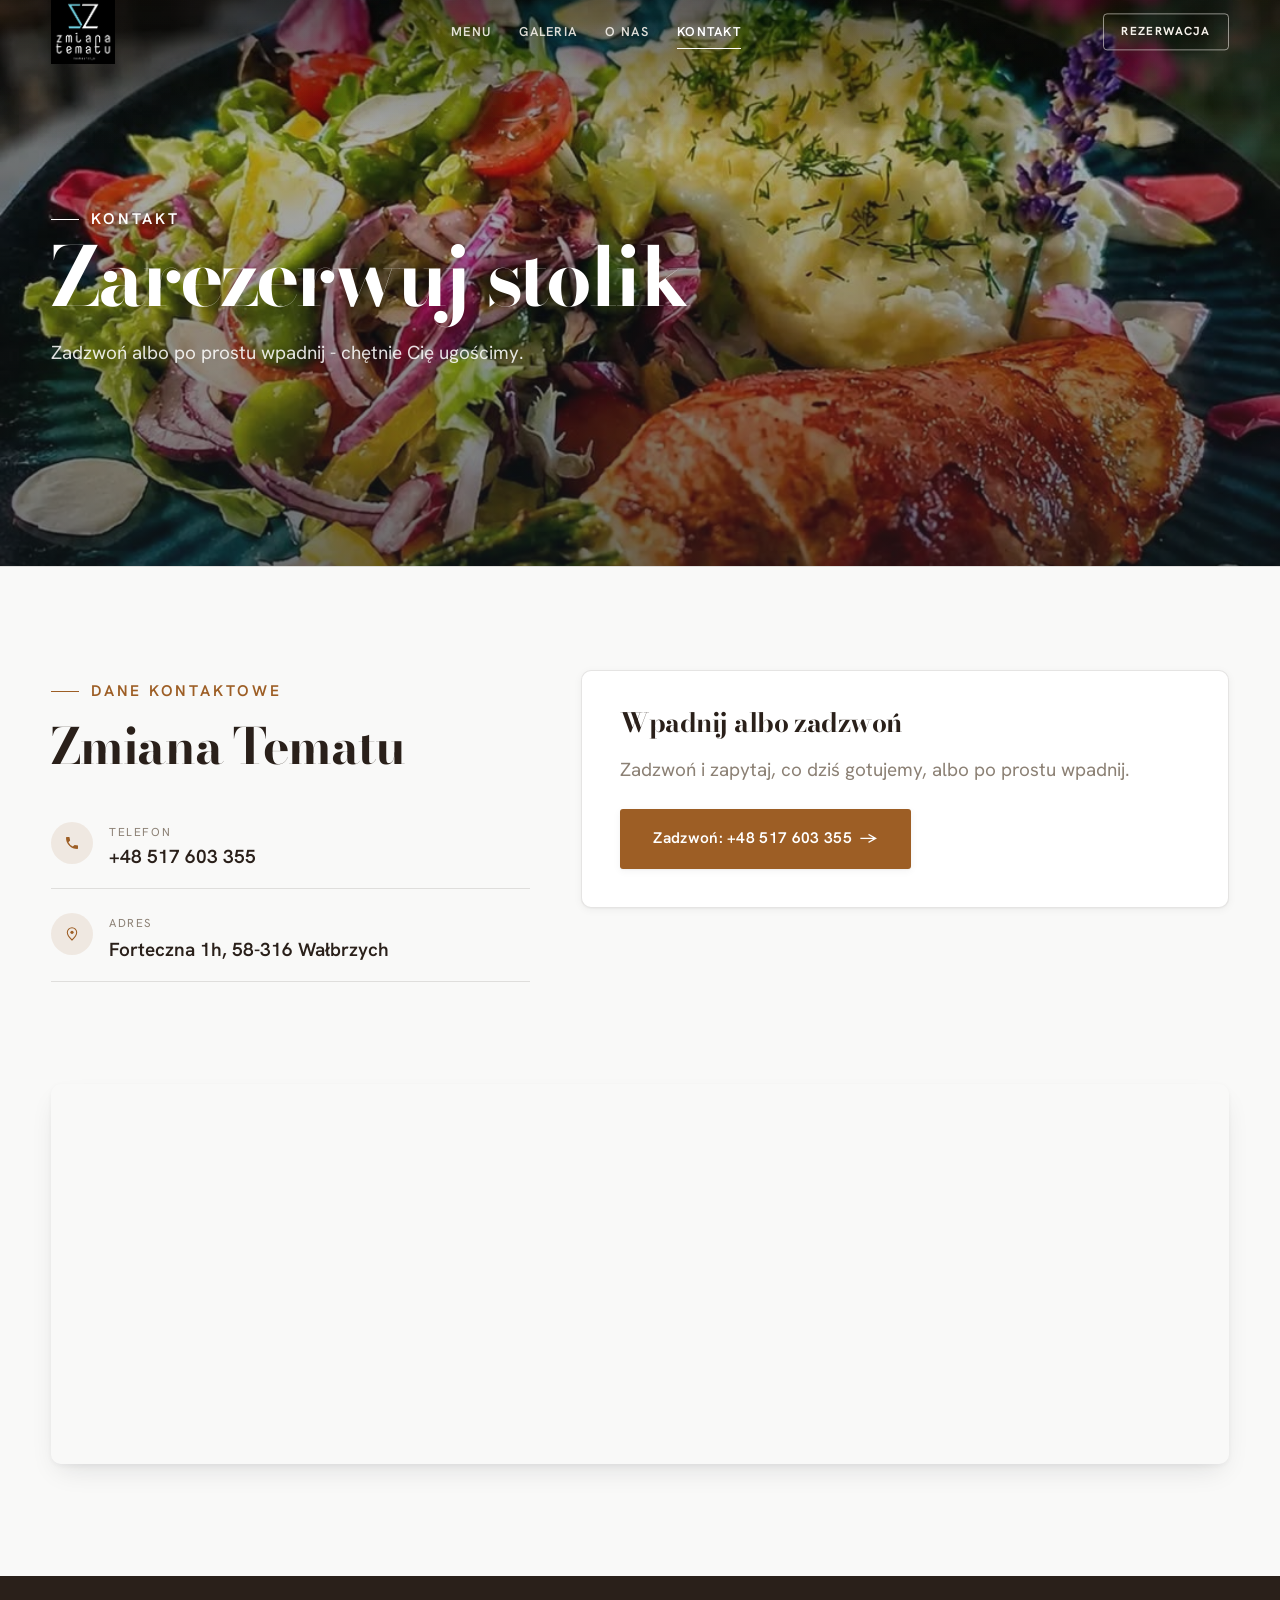
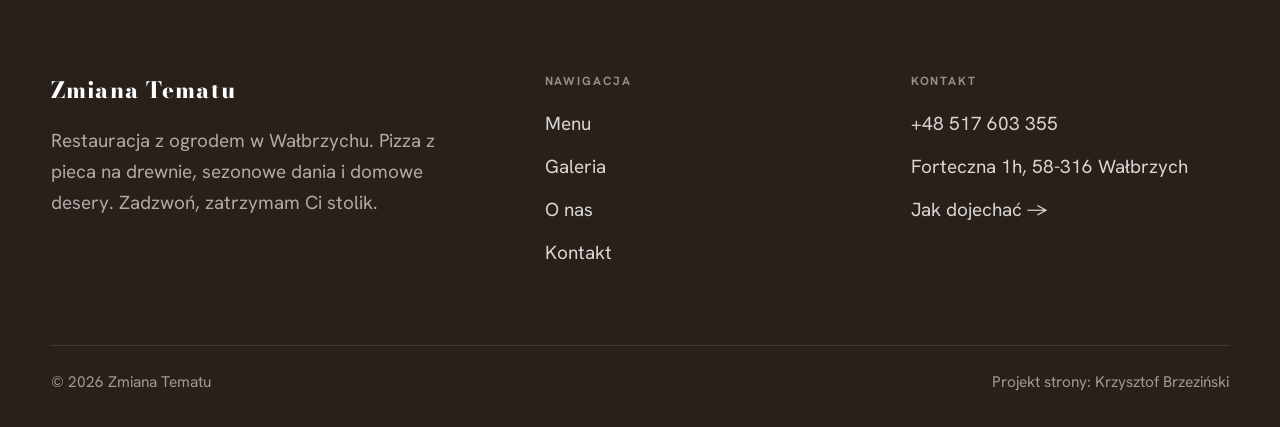
==== kontakt.html @ e03550e7 "Strona demo: zmiana-tematu" ====
<!DOCTYPE html>
<html lang="pl">
<head>
<meta charset="UTF-8">
<meta name="viewport" content="width=device-width, initial-scale=1.0">
<title>Kontakt - Zmiana Tematu</title>
<meta name="description" content="Kontakt Zmiana Tematu - Forteczna 1h, 58-316 Wałbrzych">
<link rel="preconnect" href="https://fonts.googleapis.com">
<link rel="preconnect" href="https://fonts.gstatic.com" crossorigin>
<link href="https://fonts.googleapis.com/css2?family=Bodoni+Moda:wght@500;600;700&family=Hanken+Grotesk:wght@400;500;600&display=swap" rel="stylesheet">
<link rel="stylesheet" href="assets/styles.css">
</head>
<body>

<header class="nav">
  <div class="wrap nav-inner">
    <a class="brand brand-has-logo" href="index.html"><img class="brand-logo" src="img/logo.jpg" alt="Zmiana Tematu"></a>
    <nav class="nav-links">
      <a href="oferta.html">Menu</a>
      <a href="realizacje.html">Galeria</a>
      <a href="o-nas.html">O nas</a>
      <a href="kontakt.html" class="active">Kontakt</a>
      <a href="kontakt.html" class="btn btn-accent">Rezerwacja</a>
    </nav>
    <button class="nav-toggle" aria-label="Menu"><span></span><span></span><span></span></button>
  </div>
</header>

<section class="pagehead">
  <img src="img/g8.jpg" alt="Zmiana Tematu - Zarezerwuj stolik">
  <div class="wrap">
    <span class="eyebrow">Kontakt</span>
    <h1>Zarezerwuj stolik</h1>
    <p>Zadzwoń albo po prostu wpadnij - chętnie Cię ugościmy.</p>
  </div>
</section>
<section>
  <div class="wrap contact-grid">
    <div class="reveal">
      <span class="eyebrow">Dane kontaktowe</span>
      <h2 style="margin:var(--space-4) 0 var(--space-6)">Zmiana Tematu</h2>
      <div class="info-list">
        <div class="info-row"><div class="ic"><svg class="ico-tel" width="16" height="16" viewBox="0 0 24 24" fill="none" aria-hidden="true"><path d="M6.6 10.8a15.5 15.5 0 0 0 6.6 6.6l2.2-2.2a1 1 0 0 1 1-.24 11.4 11.4 0 0 0 3.6.58 1 1 0 0 1 1 1V20a1 1 0 0 1-1 1A17 17 0 0 1 3 4a1 1 0 0 1 1-1h3.5a1 1 0 0 1 1 1c0 1.25.2 2.46.58 3.6a1 1 0 0 1-.25 1l-2.23 2.2Z" fill="currentColor"/></svg></div><div><div class="lbl">Telefon</div><a class="val" href="tel:+48517603355">+48 517 603 355</a></div></div>
        <div class="info-row"><div class="ic"><svg class="ico-pin" width="16" height="16" viewBox="0 0 24 24" fill="none" aria-hidden="true"><path d="M12 21s7-6.1 7-11.5A7 7 0 0 0 5 9.5C5 14.9 12 21 12 21Z" stroke="currentColor" stroke-width="1.6" fill="none"/><circle cx="12" cy="9.5" r="2.4" fill="currentColor"/></svg></div><div><div class="lbl">Adres</div><div class="val">Forteczna 1h, 58-316 Wałbrzych</div></div></div>
      </div>
    </div>
    <div class="reveal">
      <div class="form">
        <h3 style="margin-bottom:var(--space-4)">Wpadnij albo zadzwoń</h3>
        <p class="muted" style="margin-bottom:var(--space-5)">Zadzwoń i zapytaj, co dziś gotujemy, albo po prostu wpadnij.</p>
        <a href="tel:+48517603355" class="btn btn-accent" style="justify-content:center">Zadzwoń: +48 517 603 355 <span class="arr">→</span></a>
      </div>
    </div>
  </div>
</section>
<section style="padding-top:0">
  <div class="wrap reveal">
    <iframe class="map" title="Zmiana Tematu - Wałbrzych" src="https://maps.google.com/maps?q=Zmiana%20Tematu%20Wa%C5%82brzych&z=15&output=embed" loading="lazy" referrerpolicy="no-referrer-when-downgrade"></iframe>
  </div>
</section>

<footer>
  <div class="wrap">
    <div class="foot-grid">
      <div class="foot-brand">
        <div class="name">Zmiana Tematu</div>
        <p>Restauracja z ogrodem w Wałbrzychu. Pizza z pieca na drewnie, sezonowe dania i domowe desery. Zadzwoń, zatrzymam Ci stolik.</p>
      </div>
      <div class="foot-col">
        <h4>Nawigacja</h4>
        <a href="oferta.html">Menu</a>
        <a href="realizacje.html">Galeria</a>
        <a href="o-nas.html">O nas</a>
        <a href="kontakt.html">Kontakt</a>
      </div>
      <div class="foot-col">
        <h4>Kontakt</h4>
        <a href="tel:+48517603355">+48 517 603 355</a>
        <p>Forteczna 1h, 58-316 Wałbrzych</p>
        <a href="https://www.google.com/maps?cid=2492346745917615974" target="_blank" rel="noopener">Jak dojechać →</a>
      </div>
    </div>
    <div class="foot-bot">
      <span>© 2026 Zmiana Tematu</span>
      <span>Projekt strony: Krzysztof Brzeziński</span>
    </div>
  </div>
</footer>
<div class="sticky-reserve"><a class="sr-book" href="kontakt.html">Zarezerwuj stolik</a><a class="sr-call" href="tel:+48517603355" aria-label="Zadzwoń"><svg class="ico-tel" width="16" height="16" viewBox="0 0 24 24" fill="none" aria-hidden="true"><path d="M6.6 10.8a15.5 15.5 0 0 0 6.6 6.6l2.2-2.2a1 1 0 0 1 1-.24 11.4 11.4 0 0 0 3.6.58 1 1 0 0 1 1 1V20a1 1 0 0 1-1 1A17 17 0 0 1 3 4a1 1 0 0 1 1-1h3.5a1 1 0 0 1 1 1c0 1.25.2 2.46.58 3.6a1 1 0 0 1-.25 1l-2.23 2.2Z" fill="currentColor"/></svg></a></div>

<script src="assets/main.js"></script>
</body>
</html>
---- assets/styles.css ----
/* ============================================================
   STOLBASZ — premium, architektoniczny B2B fit-out
   Jasna paleta, zero brązu. System wg premium-web-craft.
   Projekt strony: Krzysztof Brzeziński
   ============================================================ */

:root{
  /* PALETA — jasna, architektoniczna, chłodna */
  --paper:#FBF6EE;          /* główne tło */
  --paper-2:#F0E5D6;        /* sekcje alternatywne (chłodny jasny szary) */
  --paper-3:#F0E5D6;        /* delikatne wypełnienia */
  --ink:#2A201A;            /* tekst główny — chłodny grafit */
  --ink-soft:#4A3B2F;       /* nagłówki drugorzędne */
  --muted:#8C8175;          /* tekst poboczny */
  --line:rgba(42,32,26,.12);/* hairline */
  --accent:#B84A28;         /* stonowany petrol-slate — jedyny akcent */
  --accent-d:#97381C;
  --accent-soft:rgba(184,74,40,.10);
  --dark:#2A201A;           /* sekcje ciemne (stopka/CTA) */

  /* ODSTĘPY — skala 4/8 */
  --space-1:4px; --space-2:8px; --space-3:12px; --space-4:16px; --space-5:24px;
  --space-6:32px; --space-7:48px; --space-8:64px; --space-9:96px; --space-10:128px;

  /* TYPOGRAFIA — fluid clamp() (skala podbita 16.07.2026: większe, czytelniejsze litery — uwaga Adama) */
  --text-sm:clamp(.9rem,.87rem + .12vw,1rem);
  --text-base:clamp(1.08rem,1.04rem + .18vw,1.2rem);
  --text-lg:clamp(1.24rem,1.15rem + .34vw,1.44rem);
  --text-h3:clamp(1.34rem,1.22rem + .55vw,1.66rem);
  --text-h2:clamp(2.1rem,1.66rem + 2.1vw,3.1rem);
  --text-h1:clamp(2.9rem,2.1rem + 4vw,5.1rem);

  /* PROMIENIE — architektoniczne, raczej ostre */
  --r-sm:3px; --r-md:6px; --r-lg:10px;

  /* RUCH */
  --ease:cubic-bezier(.25,.46,.45,.94); --dur:.24s;

  /* CIENIE — miękkie, warstwowe */
  --sh-sm:0 1px 2px rgba(16,24,32,.04), 0 2px 8px rgba(16,24,32,.05);
  --sh-md:0 2px 6px rgba(16,24,32,.05), 0 12px 28px -8px rgba(16,24,32,.12);
  --sh-lg:0 6px 14px rgba(16,24,32,.07), 0 26px 56px -18px rgba(16,24,32,.22);

  --hairline:1px solid var(--line);

  --font-display:'Bodoni Moda',serif;
  --font-body:'Hanken Grotesk',sans-serif;
}

*{box-sizing:border-box;margin:0;padding:0}
html{scroll-behavior:smooth}
body{
  font-family:var(--font-body);
  font-size:var(--text-base);
  line-height:1.65;
  color:var(--ink);
  background:var(--paper);
  -webkit-font-smoothing:antialiased;
  text-rendering:optimizeLegibility;
}
img{max-width:100%;display:block}
a{color:inherit;text-decoration:none}

.wrap{width:min(92%,1180px);margin-inline:auto}
section{padding-block:clamp(52px,6.5vw,96px)}

h1,h2,h3{font-family:var(--font-display);font-weight:700;line-height:1.08;letter-spacing:-.02em;color:var(--ink)}
h1{font-size:var(--text-h1);letter-spacing:-.035em}
h2{font-size:var(--text-h2);letter-spacing:-.025em}
h3{font-size:var(--text-h3)}
p{max-width:65ch}

.eyebrow{
  font-family:var(--font-body);
  font-size:var(--text-sm);
  font-weight:600;
  letter-spacing:.18em;
  text-transform:uppercase;
  color:var(--accent);
  display:inline-flex;align-items:center;gap:var(--space-3);
}
.eyebrow::before{content:"";width:28px;height:1px;background:var(--accent);display:inline-block}

.muted{color:var(--muted)}
.lead{font-size:var(--text-lg);line-height:1.55;color:var(--ink-soft);max-width:50ch}

/* ---------- BUTTONS ---------- */
.btn{
  display:inline-flex;align-items:center;gap:var(--space-2);
  font-weight:600;font-size:var(--text-sm);letter-spacing:.02em;
  padding:var(--space-4) var(--space-6);
  border-radius:var(--r-sm);
  transition:transform var(--dur) var(--ease),box-shadow var(--dur) var(--ease),background var(--dur) var(--ease);
  cursor:pointer;border:1px solid transparent;
}
.btn-accent{background:var(--accent);color:#fff;box-shadow:var(--sh-sm)}
.btn-accent:hover{background:var(--accent-d);transform:translateY(-2px);box-shadow:var(--sh-md)}
.btn-accent:active{transform:translateY(0);box-shadow:var(--sh-sm)}
.btn-ghost{background:transparent;color:var(--ink);border-color:var(--line)}
.btn-ghost:hover{border-color:var(--accent);color:var(--accent);transform:translateY(-2px)}
.btn-light{background:#fff;color:var(--ink);box-shadow:var(--sh-sm)}
.btn-light:hover{transform:translateY(-2px);box-shadow:var(--sh-md)}
.btn .arr{transition:transform var(--dur) var(--ease)}
.btn:hover .arr{transform:translateX(4px)}

/* ---------- NAV ---------- */
.nav{
  position:sticky;top:0;z-index:50;
  background:color-mix(in srgb,var(--paper) 88%,transparent);
  backdrop-filter:saturate(140%) blur(10px);
  border-bottom:var(--hairline);
}
.nav-inner{display:flex;align-items:center;justify-content:space-between;height:72px}
.brand{display:flex;flex-direction:column;line-height:1}
.brand .name{font-family:var(--font-display);font-weight:800;font-size:1.35rem;letter-spacing:.04em}
.brand .sub{font-size:.62rem;letter-spacing:.34em;text-transform:uppercase;color:var(--muted);margin-top:5px}
.nav-links{display:flex;align-items:center;gap:var(--space-6)}
.nav-links a{font-size:var(--text-sm);font-weight:500;color:var(--ink-soft);position:relative;padding-block:4px;transition:color var(--dur) var(--ease)}
.nav-links a::after{content:"";position:absolute;left:0;bottom:0;width:0;height:1.5px;background:var(--accent);transition:width var(--dur) var(--ease)}
.nav-links a:hover,.nav-links a.active{color:var(--ink)}
.nav-links a:hover::after,.nav-links a.active::after{width:100%}
.nav-links .btn{padding:var(--space-2) var(--space-5)}
/* przyciski w nav: właściwy kolor (przebij .nav-links a) + bez podkreślenia */
.nav-links a.btn-accent{color:#fff}
.nav-links a.btn-ghost,.nav-links a.btn-light{color:var(--ink)}
.nav-links a.btn::after{display:none}
.nav-toggle{display:none;background:none;border:none;cursor:pointer;flex-direction:column;gap:5px;padding:8px}
.nav-toggle span{width:24px;height:2px;background:var(--ink);transition:var(--dur)}

/* ---------- HERO (split) ---------- */
.hero{position:relative;overflow:hidden;border-bottom:var(--hairline)}
.hero-grid{display:grid;grid-template-columns:1.05fr .95fr;gap:clamp(24px,4vw,60px);align-items:center;
  padding-block:clamp(36px,4.5vw,64px)}
.hero-copy .eyebrow{margin-bottom:var(--space-5)}
.hero-copy h1{margin-bottom:var(--space-5)}
.hero-copy .lead{margin-bottom:var(--space-7)}
.hero-actions{display:flex;flex-wrap:wrap;gap:var(--space-4)}
.hero-art{position:relative;aspect-ratio:4/3;border-radius:var(--r-lg);overflow:hidden;box-shadow:var(--sh-lg)}
.hero-art img{width:100%;height:100%;object-fit:cover}
.hero-art::after{content:"";position:absolute;inset:0;background:linear-gradient(180deg,transparent 55%,rgba(18,24,28,.28))}
.hero-badge{position:absolute;left:var(--space-5);bottom:var(--space-5);z-index:2;
  background:rgba(252,252,251,.94);backdrop-filter:blur(4px);
  border-radius:var(--r-md);padding:var(--space-4) var(--space-5);box-shadow:var(--sh-md);max-width:78%}
.hero-badge strong{display:block;font-family:var(--font-display);font-size:1rem;letter-spacing:-.01em}
.hero-badge span{font-size:var(--text-sm);color:var(--muted)}

/* ---------- HERO duży / kinowy (strona główna) ---------- */
.hero-cine{position:relative;min-height:clamp(560px,82vh,840px);min-height:clamp(560px,82svh,840px);display:flex;align-items:center;overflow:hidden;border-bottom:var(--hairline)}
.hero-cine>img{position:absolute;inset:0;width:100%;height:100%;object-fit:cover;z-index:0}
.hero-cine::after{content:"";position:absolute;inset:0;z-index:1;
  background:linear-gradient(95deg,rgba(13,18,23,.86) 0%,rgba(13,18,23,.64) 32%,rgba(13,18,23,.24) 62%,rgba(13,18,23,.04) 100%)}
.hero-cine .wrap{position:relative;z-index:2;padding-block:var(--space-8)}
.hero-cine .hero-copy{max-width:660px}
.hero-cine .eyebrow{color:#fff;margin-bottom:var(--space-5)}
.hero-cine .eyebrow::before{background:#fff}
.hero-cine h1{color:#fff;margin-bottom:var(--space-5);font-size:clamp(2.9rem,2rem + 4.4vw,5.2rem)}
.hero-cine .lead{color:rgba(255,255,255,.92);max-width:48ch;margin-bottom:var(--space-7)}
.hero-cine .hero-actions{display:flex;flex-wrap:wrap;gap:var(--space-4)}
@media(max-width:680px){
  .hero-cine{min-height:clamp(520px,76vh,640px);min-height:clamp(520px,76svh,640px);align-items:flex-end}
  .hero-cine::after{background:linear-gradient(0deg,rgba(13,18,23,.9) 6%,rgba(13,18,23,.45) 55%,rgba(13,18,23,.25) 100%)}
  .hero-cine .wrap{padding-bottom:var(--space-9)}
}

/* full-bleed hero variant (podstrony) */
.pagehead{position:relative;min-height:46vh;min-height:46svh;display:flex;align-items:flex-end;overflow:hidden;border-bottom:var(--hairline)}
.pagehead img{position:absolute;inset:0;width:100%;height:100%;object-fit:cover}
.pagehead::after{content:"";position:absolute;inset:0;background:linear-gradient(180deg,rgba(18,24,28,.25),rgba(18,24,28,.62))}
.pagehead .wrap{position:relative;z-index:2;padding-block:var(--space-9);color:#fff}
.pagehead h1{color:#fff;max-width:18ch}
.pagehead .eyebrow{color:#fff}
.pagehead .eyebrow::before{background:#fff}
.pagehead p{color:rgba(255,255,255,.86);margin-top:var(--space-4);max-width:54ch}

/* ---------- STRIP (pasek skrótów / liczby) ---------- */
.strip{background:var(--dark);color:#fff}
.strip .wrap{display:grid;grid-template-columns:repeat(4,1fr);gap:var(--space-6);padding-block:var(--space-8)}
.strip .item .k{font-family:var(--font-display);font-size:clamp(1.6rem,1.2rem + 1.4vw,2.4rem);font-weight:800;letter-spacing:-.02em;color:#fff}
.strip .item .v{font-size:var(--text-sm);color:rgba(255,255,255,.66);margin-top:var(--space-2);line-height:1.45}
.strip .item{border-left:2px solid var(--accent);padding-left:var(--space-5)}

/* ---------- SECTION HEAD ---------- */
.head{max-width:48rem;margin-bottom:var(--space-8)}
.head.center{margin-inline:auto;text-align:center}
.head .eyebrow{margin-bottom:var(--space-4)}
.head h2{margin-bottom:var(--space-4)}
.head p{color:var(--muted);font-size:var(--text-lg);line-height:1.55}
.head.center p{margin-inline:auto}

/* ---------- INTRO SPLIT ---------- */
.split{display:grid;grid-template-columns:.92fr 1.08fr;gap:clamp(28px,5vw,80px);align-items:center}
.split.rev{grid-template-columns:1.08fr .92fr}
.split.rev .split-art{order:-1}
.split-art{position:relative;aspect-ratio:5/4;border-radius:var(--r-lg);overflow:hidden;box-shadow:var(--sh-lg)}
.split-art img{width:100%;height:100%;object-fit:cover}
.split-copy h2{margin-bottom:var(--space-5)}
.split-copy p+p{margin-top:var(--space-4)}
.split-copy .btn{margin-top:var(--space-6)}

/* ---------- SERVICES (zakres) ---------- */
.svc-grid{display:grid;grid-template-columns:repeat(auto-fit,minmax(280px,1fr));gap:var(--space-5)}
.svc{background:#fff;border:var(--hairline);border-radius:var(--r-md);padding:var(--space-7) var(--space-6);
  transition:transform var(--dur) var(--ease),box-shadow var(--dur) var(--ease),border-color var(--dur) var(--ease);
  position:relative;overflow:hidden}
.svc::before{content:"";position:absolute;left:0;top:0;width:3px;height:0;background:var(--accent);transition:height var(--dur) var(--ease)}
.svc:hover{transform:translateY(-4px);box-shadow:var(--sh-md);border-color:transparent}
.svc:hover::before{height:100%}
.svc .ic{font-family:var(--font-display);font-size:.8rem;font-weight:700;letter-spacing:.12em;color:var(--accent);margin-bottom:var(--space-4)}
.svc h3{margin-bottom:var(--space-3);font-size:1.22rem}
.svc p{color:var(--muted);font-size:var(--text-base);line-height:1.6}

/* big detailed service rows */
.svc-row{display:grid;grid-template-columns:.8fr 1.2fr;gap:clamp(20px,4vw,60px);align-items:center;padding-block:var(--space-8)}
.svc-row+.svc-row{border-top:var(--hairline)}
.svc-row.rev{grid-template-columns:1.2fr .8fr}
.svc-row.rev .svc-row-art{order:-1}
.svc-row-art{aspect-ratio:4/3;border-radius:var(--r-md);overflow:hidden;box-shadow:var(--sh-md)}
.svc-row-art img{width:100%;height:100%;object-fit:cover}
.svc-row h3{font-size:1.5rem;margin-bottom:var(--space-4)}
.svc-row .num{font-family:var(--font-display);font-size:.85rem;font-weight:700;letter-spacing:.14em;color:var(--accent);display:block;margin-bottom:var(--space-3)}
.svc-row ul{list-style:none;margin-top:var(--space-4);display:flex;flex-direction:column;gap:var(--space-2)}
.svc-row li{position:relative;padding-left:var(--space-5);color:var(--muted);font-size:var(--text-base)}
.svc-row li::before{content:"";position:absolute;left:0;top:.62em;width:8px;height:1px;background:var(--accent)}

/* ---------- GALLERY (realizacje) ---------- */
.gallery{display:grid;grid-template-columns:repeat(12,1fr);gap:var(--space-4);grid-auto-rows:200px}
/* GALERIA MASONRY — pionowe zdjęcia (portrety beauty/wellness) bez przycinania: kolumny, height auto */
.gallery-masonry{column-count:3;column-gap:var(--space-4)}
@media(max-width:900px){.gallery-masonry{column-count:2}}
@media(max-width:560px){.gallery-masonry{column-count:1}}
.gallery-masonry .m-tile{break-inside:avoid;margin:0 0 var(--space-4);padding:0;position:relative;overflow:hidden;border-radius:var(--r-md);border:1px solid var(--line)}
.gallery-masonry .m-tile img{width:100%;height:auto;display:block}
.gallery-masonry .m-tile .cap{position:absolute;left:0;right:0;bottom:0;padding:var(--space-4);color:#fff;background:linear-gradient(0deg,rgba(0,0,0,.55),transparent);font-size:var(--text-sm)}
.gallery-masonry .m-tile .cap small{display:block;font-weight:400;opacity:.78;letter-spacing:.04em;text-transform:uppercase;font-size:.66rem;margin-top:3px}
.tile{position:relative;overflow:hidden;border-radius:var(--r-md);box-shadow:var(--sh-sm);
  transition:transform var(--dur) var(--ease),box-shadow var(--dur) var(--ease)}
.tile img{width:100%;height:100%;object-fit:cover;transition:transform .6s var(--ease)}
.tile:hover{box-shadow:var(--sh-md)}
.tile:hover img{transform:scale(1.05)}
.tile .cap{position:absolute;left:0;right:0;bottom:0;padding:var(--space-5) var(--space-4) var(--space-4);
  background:linear-gradient(transparent,rgba(18,24,28,.78));color:#fff;
  font-size:var(--text-sm);font-weight:600;letter-spacing:.01em;
  opacity:0;transform:translateY(8px);transition:var(--dur) var(--ease)}
.tile:hover .cap{opacity:1;transform:translateY(0)}
.tile .cap small{display:block;font-weight:400;opacity:.78;letter-spacing:.04em;text-transform:uppercase;font-size:.66rem;margin-top:3px}
/* bento spans */
.t-wide{grid-column:span 6}
.t-tall{grid-column:span 6;grid-row:span 2}
.t-std{grid-column:span 6}
.t-third{grid-column:span 4}
.t-two3{grid-column:span 8}

/* ---------- TRUST / WIARYGODNOŚĆ ---------- */
.trust{background:var(--paper-2)}
.trust-grid{display:grid;grid-template-columns:repeat(auto-fit,minmax(240px,1fr));gap:var(--space-5);margin-top:var(--space-7)}
.trust-card{background:#fff;border-radius:var(--r-md);padding:var(--space-7) var(--space-6);box-shadow:var(--sh-sm);border-top:3px solid var(--accent)}
.trust-card .big{font-family:var(--font-display);font-size:clamp(1.8rem,1.3rem + 1.6vw,2.6rem);font-weight:800;letter-spacing:-.02em;color:var(--ink);line-height:1}
.trust-card h3{font-size:1.12rem;margin:var(--space-3) 0 var(--space-2)}
.trust-card p{color:var(--muted);font-size:var(--text-base);line-height:1.55}

/* ---------- CTA band ---------- */
.cta{background:var(--dark);color:#fff;position:relative;overflow:hidden}
.cta .wrap{display:grid;grid-template-columns:1.4fr .6fr;gap:var(--space-7);align-items:center;position:relative;z-index:2}
.cta h2{color:#fff;max-width:20ch}
.cta p{color:rgba(255,255,255,.74);margin-top:var(--space-4)}
.cta-actions{display:flex;flex-direction:column;gap:var(--space-3);align-items:flex-start}
.cta::before{content:"";position:absolute;right:-80px;top:-80px;width:360px;height:360px;border-radius:50%;
  background:radial-gradient(circle,var(--accent-soft),transparent 70%)}

/* ---------- CONTACT ---------- */
.contact-grid{display:grid;grid-template-columns:.85fr 1.15fr;gap:clamp(28px,4vw,56px);align-items:start}
.info-list{display:flex;flex-direction:column;gap:var(--space-2)}
.info-row{display:flex;gap:var(--space-4);align-items:flex-start;padding-block:var(--space-4);border-bottom:var(--hairline)}
.info-row .ic{flex:none;width:42px;height:42px;display:grid;place-items:center;border-radius:50%;
  background:var(--accent-soft);color:var(--accent);font-size:1.05rem}
.info-row .lbl{font-size:.72rem;letter-spacing:.14em;text-transform:uppercase;color:var(--muted)}
.info-row .val{font-weight:600;font-size:var(--text-base);margin-top:2px}
.info-row a.val:hover{color:var(--accent)}
.map{border:none;border-radius:var(--r-lg);box-shadow:var(--sh-md);width:100%;height:100%;min-height:380px;filter:grayscale(.2) contrast(1.02)}
.form{background:#fff;border:var(--hairline);border-radius:var(--r-lg);padding:clamp(24px,3vw,40px);box-shadow:var(--sh-sm)}
.form .fld{margin-bottom:var(--space-5)}
.form label{display:block;font-size:var(--text-sm);font-weight:600;margin-bottom:var(--space-2)}
.form input,.form textarea{width:100%;font-family:inherit;font-size:var(--text-base);color:var(--ink);
  padding:var(--space-4);border:var(--hairline);border-radius:var(--r-sm);background:var(--paper);transition:border-color var(--dur)}
.form input:focus,.form textarea:focus{outline:none;border-color:var(--accent);background:#fff}
.form textarea{resize:vertical;min-height:120px}
.form .note{font-size:var(--text-sm);color:var(--muted);margin-top:var(--space-3)}

/* ---------- FOOTER ---------- */
footer{background:var(--dark);color:#fff;padding-block:var(--space-9) var(--space-6)}
.foot-grid{display:grid;grid-template-columns:1.4fr 1fr 1fr;gap:var(--space-7);margin-bottom:var(--space-8)}
.foot-brand .name{font-family:var(--font-display);font-weight:800;font-size:1.4rem;letter-spacing:.04em}
.foot-brand p{color:rgba(255,255,255,.62);margin-top:var(--space-4);font-size:var(--text-base);max-width:38ch}
.foot-col h4{font-size:.74rem;letter-spacing:.16em;text-transform:uppercase;color:rgba(255,255,255,.5);margin-bottom:var(--space-4)}
.foot-col a,.foot-col p{display:block;color:rgba(255,255,255,.82);font-size:var(--text-base);margin-bottom:var(--space-3)}
.foot-col a:hover{color:#fff}
.foot-bot{border-top:1px solid rgba(255,255,255,.12);padding-top:var(--space-5);display:flex;justify-content:space-between;flex-wrap:wrap;gap:var(--space-3);
  font-size:var(--text-sm);color:rgba(255,255,255,.55)}
.foot-bot a:hover{color:#fff}

/* ---------- REVEAL ---------- */
.reveal{opacity:0;transform:translateY(22px);transition:opacity .6s var(--ease),transform .6s var(--ease)}
.reveal.in{opacity:1;transform:none}

/* ---------- RESPONSIVE ---------- */
@media(max-width:920px){
  .hero-grid,.split,.split.rev,.svc-row,.svc-row.rev,.cta .wrap,.contact-grid,.foot-grid{grid-template-columns:1fr}
  .split.rev .split-art,.svc-row.rev .svc-row-art{order:0}
  .hero-art{aspect-ratio:16/10;max-height:420px}
  .strip .wrap{grid-template-columns:repeat(2,1fr);gap:var(--space-7)}
  .gallery{grid-auto-rows:180px}
  .t-wide,.t-tall,.t-std,.t-third,.t-two3{grid-column:span 6}
  .t-tall{grid-row:span 1}
  .cta-actions{flex-direction:row;flex-wrap:wrap}
  .foot-grid{gap:var(--space-6)}
}
@media(max-width:680px){
  .nav-links{position:fixed;inset:72px 0 auto 0;background:var(--paper);flex-direction:column;align-items:stretch;
    gap:0;padding:var(--space-4) 6%;border-bottom:var(--hairline);box-shadow:var(--sh-md);
    transform:translateY(-120%);transition:transform var(--dur) var(--ease)}
  .nav-links.open{transform:translateY(0)}
  .nav-links a{padding-block:var(--space-4);border-bottom:var(--hairline)}
  .nav-links .btn{margin-top:var(--space-3);justify-content:center}
  .nav-toggle{display:flex}
  .strip .wrap{grid-template-columns:1fr}
  .gallery{grid-template-columns:repeat(6,1fr)}
  .foot-grid{grid-template-columns:1fr}
}
@media(prefers-reduced-motion:reduce){
  *{animation-duration:.01ms!important;transition:none!important}
  .reveal{opacity:1!important;transform:none!important}
  html{scroll-behavior:auto}
}

/* ============================================================
   PREMIUM LAYER — destylat deep-researchu branż (anty-AI, spokój).
   Zmienne STOLBASZ (--accent/--ink/--paper/--line/--dark). Ruch ledwo
   zauważalny, krzywa cubic-bezier(.16,.84,.44,1); prefers-reduced-motion
   pokryte blanketem wyżej. Karty hairline zamiast cieni = #1 sygnał „nie-AI".
   ============================================================ */

/* więcej oddechu między sekcjami (liderzy: 110-130px) */
section{padding-block:clamp(64px,8vw,128px)}

/* 1) Aksamitny reveal — dłuższa, miękka krzywa zamiast „skoku" */
.reveal{transition:opacity .9s cubic-bezier(.16,.84,.44,1),transform .9s cubic-bezier(.16,.84,.44,1);will-change:opacity,transform}
/* stagger TYLKO w galerii (tam pozycja = porządek dzieci) */
.gallery .reveal:nth-child(2){transition-delay:.07s}
.gallery .reveal:nth-child(3){transition-delay:.14s}
.gallery .reveal:nth-child(4){transition-delay:.21s}
.gallery .reveal:nth-child(5){transition-delay:.28s}
.gallery .reveal:nth-child(6){transition-delay:.35s}

/* 2) Hero STATYCZNY na .hero-cine — Ken Burns CAŁKIEM WYŁĄCZONY 26.06 (3. zgłoszenie Szymona).
   GENEZA: animowanie scale na <img> hero z teksturami (cegły/framugi) re-samplinguje obraz
   klatka po klatce → na części ekranów drobne drganie/shimmer = „heroshot się trzęsie".
   translateY usunięto wcześniej, scale-only + will-change/GPU NIE wystarczyły do GWARANCJI gładkości.
   Krzysztof zażądał pewności („make sure, że błąd się nie pojawi") > efekt. Zero animacji = 0% drgania.
   Delikatny zoom zostaje TYLKO w pełnoekranowych hero gastro/studio (hg-bg/hs-bg — tło, inny
   mechanizm, chwalone, nigdy nie zgłaszane). NIE wracać do KB na .hero-cine bez realnego testu
   na sprzęcie klienta — to ryzyko regresji „trzęsienia”. */
/* BEZPIECZNY "wow" na hero = jednorazowy FADE-IN (opacity), nie zoom.
   opacity nie dotyka bitmapy → gładkie na KAŻDYM zdjęciu/ekranie/GPU, zero ryzyka migotania.
   Geometryczny ruch (scale/translate) na .hero-cine jest ZAKAZANY (bramka pilnuje). */
@keyframes heroFade{from{opacity:0}to{opacity:1}}
.hero-cine>img{transform:none;animation:heroFade 1.1s ease-out both}

/* 3) Akcentowy hairline pod nagłówkiem sekcji, który „rysuje się" przy wejściu */
.head h2{position:relative;padding-bottom:18px}
.head h2::after{content:"";position:absolute;left:0;bottom:0;height:1px;width:0;background:var(--accent);transition:width 1s cubic-bezier(.16,.84,.44,1) .15s}
.head.center h2::after{left:50%;transform:translateX(-50%)}
.head.reveal.in h2::after,.head.center.reveal.in h2::after{width:54px}

/* 4) Karty HAIRLINE zamiast cieni/zaokrągleń (najmocniejszy anty-AI detal) */
.svc{background:transparent;border:1px solid var(--line);border-radius:var(--r-sm);box-shadow:none}
.svc:hover{box-shadow:none;border-color:var(--accent);transform:translateY(-3px)}
.trust-card{background:transparent;box-shadow:none;border:1px solid var(--line);border-top:2px solid var(--accent);border-radius:var(--r-sm)}
.tile{box-shadow:none;border-radius:var(--r-sm)}
.tile:hover{box-shadow:none}

/* 5) Sticky-nav kondensuje się po przewinięciu (sygnał dopracowania) */
.nav{transition:box-shadow .4s ease,background .4s ease}
.nav.is-stuck{box-shadow:0 1px 0 var(--line),0 14px 30px -24px rgba(0,0,0,.45)}
.nav-inner{transition:height .35s var(--ease)}
.nav.is-stuck .nav-inner{height:60px}

/* 6) MANIFESTO — pełnoekranowy cytat-bohater (zastępuje generyczne „Dlaczego my") */
.manifesto{background:var(--paper-2);text-align:center}
.manifesto .wrap{max-width:60rem}
.manifesto p{font-family:var(--font-display);font-style:italic;font-size:clamp(1.6rem,1rem + 2.4vw,2.8rem);line-height:1.32;color:var(--ink-soft);margin-inline:auto;max-width:26ch;position:relative;padding-top:var(--space-8)}
.manifesto p::before{content:"";position:absolute;top:0;left:50%;transform:translateX(-50%);width:54px;height:1px;background:var(--accent)}
.manifesto p span{color:var(--accent);font-style:italic}

/* 7) GATEWAYS — 3 duże bramy-zdjęcia (zamiast paska menu usług) */
.gateways{display:grid;grid-template-columns:repeat(3,1fr);gap:var(--space-4)}
.gateway{position:relative;aspect-ratio:3/4;overflow:hidden;border-radius:var(--r-sm);display:block}
.gateway img{width:100%;height:100%;object-fit:cover;transition:transform .8s var(--ease),filter .5s var(--ease)}
.gateway::after{content:"";position:absolute;inset:0;background:linear-gradient(180deg,transparent 38%,rgba(18,24,28,.74))}
.gateway:hover img{transform:scale(1.05);filter:brightness(1.05)}
.gateway .g-ttl{position:absolute;left:0;right:0;bottom:0;z-index:2;padding:var(--space-6) var(--space-5);color:#fff;font-family:var(--font-display);font-size:1.45rem;letter-spacing:-.01em;line-height:1.15}
.gateway .g-ttl small{display:block;font-family:var(--font-body);font-size:var(--text-sm);font-weight:400;opacity:.82;letter-spacing:.03em;margin-top:5px}
@media(max-width:760px){.gateways{grid-template-columns:1fr}.gateway{aspect-ratio:16/10}}

/* 8) LOGO klienta w nagłówku (gdy podane --logo) */
/* 52px domyślnie (feedback Bartka 06.07.2026: 40px ginęło, uwaga padła 3x; ~56px sprawdzone na żywym demie anna-borowiec-makeup) */
.brand-logo{height:64px;width:auto;max-width:300px;object-fit:contain;display:block}
.nav.is-stuck .brand-logo{height:52px}
@media(max-width:680px){.brand-logo{height:46px;max-width:210px}}


/* === RWD: nagłówki na wąskich ekranach (dodane 17.07.2026 razem z fixem clamp) ===
   Po przywróceniu działania clamp() dolna granica --text-h1 (2.9rem) rozpychała
   dokument przy długich polskich słowach na telefonach. Tu ją zjeżdżamy. */
@media (max-width:560px){
  :root{
    --text-h1:clamp(1.9rem, 1.15rem + 4.4vw, 2.7rem);
    --text-h2:clamp(1.5rem, 1rem + 3vw, 2.1rem);
  }
  .hero-cine h1{font-size:clamp(1.9rem, 1.15rem + 4.4vw, 2.7rem)}
  h1,h2{overflow-wrap:break-word}
}

/* GODZINY (godziny_grid z briefu) — dzień po lewej, godziny po prawej. Wcześniej BRAK stylu
   powodował sklejenie "Poniedziałek-Piątek8:00-20:00" (dodane 2026-07-21). Neutralne dla dem bez grafiku. */
.godz{display:flex;flex-direction:column;gap:2px;max-width:440px;margin-top:8px}
.godz-row{display:flex;justify-content:space-between;align-items:baseline;gap:24px;padding:10px 0;border-bottom:1px solid var(--line)}
.godz-row:last-child{border-bottom:0}
.godz-row b{font-weight:600;color:var(--ink)}
.godz-row span{color:var(--muted);white-space:nowrap}

/* === rodzina: gastro === */
/* ============================================================
   RODZINA: GASTRO (restauracja / kawiarnia / bar / pizzeria)
   Doklejane NA WIERZCH base.css. Dziedziczy paletę/fonty skórki gastro (Bodoni Moda + terakota).
   Filozofia: APETYT + REZERWACJA STOLIKA (nie zaufanie/wycena jak u fachowca).
   Menu = kategorie BEZ zmyślonych dań/cen (uczciwość); godziny tylko z reconu.
   ============================================================ */

/* --- Galeria atmosfery: gutterless, ostre rogi (food/wnętrze, nie "dokumentacja") --- */
.gallery{gap:3px}
.tile{border-radius:2px;box-shadow:none}
.tile:hover{box-shadow:none}

/* --- MENU: kategorie (nazwa serif + opis, hairline) - BEZ wymyslonych dań i cen --- */
.menu-sec{background:var(--paper-2)}
.menu-cats{display:grid;grid-template-columns:repeat(2,1fr);gap:var(--space-7) var(--space-8);max-width:62rem;margin:0 auto}
.menu-cat{border-top:1px solid var(--accent);padding-top:var(--space-4)}
.menu-cat h3{font-family:var(--font-display);font-size:1.35rem;letter-spacing:.02em;margin-bottom:var(--space-3)}
.menu-cat p{color:var(--muted);font-size:var(--text-base);line-height:1.6}
.menu-note{text-align:center;color:var(--muted);font-size:var(--text-sm);margin-top:var(--space-8);max-width:50ch;margin-inline:auto}
@media(max-width:760px){.menu-cats{grid-template-columns:1fr;gap:var(--space-6)}}

/* --- KARTA GODZIN (renderowana tylko z realnych danych) --- */
.godz{max-width:30rem}
.godz-row{display:flex;justify-content:space-between;gap:var(--space-5);border-bottom:1px solid var(--line);padding-block:var(--space-3)}
.godz-row b{font-weight:600;color:var(--ink)}
.godz-row span{color:var(--muted)}

/* --- STICKY-RESERVE: dolny pasek mobile (gastro-odpowiednik sticky-call) --- */
.sticky-reserve{display:none}
@media(max-width:820px){
  .sticky-reserve{display:grid;grid-template-columns:1fr auto;gap:1px;position:fixed;left:0;right:0;bottom:0;z-index:90;
    background:var(--line);box-shadow:0 -6px 20px -10px rgba(0,0,0,.4)}
  .sticky-reserve a{padding:15px 8px;text-align:center;font-weight:700;font-size:.95rem;letter-spacing:.01em}
  .sr-book{background:var(--accent);color:#fff}
  .sr-call{background:var(--paper);color:var(--ink);padding-inline:22px}
  body{padding-bottom:56px}
}

/* ============================================================
   FAZA 3 - OSOBNY UKŁAD GASTRO (wzór: topowe restauracje - Noma/Disfrutar/Septime/Alchemist; research wf_c20bffea).
   Hero MINIMALNY: samo pełnoekranowe zdjęcie + 1 krótka linijka w DOLNYM-LEWYM rogu. Reszta = oddech.
   Nazwa pada RAZ - jako logo w navie, NIGDY dublowana wielkim tytułem (to #1 tell taniej strony).
   Nav: logo z LEWEJ (split), przezroczysty nad zdjęciem, lity po scrollu. CTA "Rezerwacja" = obrys w navie, nie guzik na środku.
   ============================================================ */
.hero-gastro{position:relative;height:100vh;height:100svh;min-height:560px;display:flex;align-items:flex-end;overflow:hidden;isolation:isolate}
.hero-gastro .hg-bg{position:absolute;inset:0;width:100%;height:100%;object-fit:cover;z-index:-2;animation:hgKen 28s ease-out infinite alternate}
@keyframes hgKen{from{transform:scale(1.05)}to{transform:scale(1.13)}}
/* overlay: ciemny TYLKO u dołu (pod linijkę), góra/środek zdjęcia oddychają */
.hero-gastro .hg-veil{position:absolute;inset:0;z-index:-1;
  background:linear-gradient(180deg,rgba(8,6,4,0) 0%,rgba(8,6,4,0) 52%,rgba(8,6,4,.68) 100%)}
.hg-tagline{position:relative;z-index:2;margin:0 0 clamp(2.6rem,7vh,5rem) clamp(1.4rem,5vw,4rem);
  font-family:var(--font-display);font-style:normal;font-weight:600;
  font-size:clamp(2.1rem,5.2vw,4rem);line-height:1.08;letter-spacing:.005em;
  color:#f5f1ea;max-width:24ch;text-shadow:0 2px 18px rgba(0,0,0,.5)}
.hg-since{font-family:var(--font-display);font-weight:500;font-size:.62em;letter-spacing:.01em;
  color:rgba(245,241,234,.86);white-space:nowrap}
@media(max-width:640px){.hg-tagline{font-size:clamp(2rem,8vw,2.6rem);margin-bottom:clamp(2rem,9vh,3.4rem)}}

/* ============================================================
   NAWIGACJA GASTRO - styl NOBU (research wf_d6d990de + wf_a8c0864c, żywy kod noburestaurants.com).
   3 strefy, STAŁA wysokość 64px (jak Nobu). JEDEN kontroler gastro.js steruje stanami kierunkowo:
   .nav-hidden (chowanie w dół) + .nav-solid (lity krem przy scrollu w górę). Histereza = brak migania.
   is-stuck (base.js, twardy próg 24px) NEUTRALIZOWANE wizualnie - inaczej base walczyło z gastro i krem migał przy górze.
   ============================================================ */
.nav{position:fixed;left:0;right:0;background:transparent;backdrop-filter:none;border-bottom:1px solid transparent;z-index:100;
  transition:transform .35s var(--ease),background .35s ease,box-shadow .35s ease}
.nav.nav-hidden{transform:translateY(-100%)}
/* NEUTRALIZACJA base is-stuck dla gastro (gastro.js używa nav-solid; base.js dalej rusza is-stuck, ale bez efektu wizualnego) */
.nav.is-stuck{background:transparent;box-shadow:none;border-bottom-color:transparent}
.nav.is-stuck .nav-inner{height:64px}
/* SCRIM: ciemny gradient pod navem -> biały tekst czytelny nad zdjęciem; znika gdy nav lity */
.nav::after{content:"";position:absolute;left:0;right:0;top:0;height:150px;z-index:-1;pointer-events:none;
  transition:opacity .35s ease;background:linear-gradient(180deg,rgba(8,6,4,.55) 0%,rgba(8,6,4,0) 100%)}
.nav.nav-solid::after{opacity:0}
/* WORDMARK: nazwa Bodoni wersaliki + miasto obok (kreska akcentu) */
.nav .brand{flex-direction:row;align-items:baseline;gap:.6rem;line-height:1}
.nav .brand .name{color:#f5f1ea;font-family:var(--font-display);font-weight:600;font-size:1.5rem;text-transform:uppercase;letter-spacing:.14em}
.nav .brand .sub{margin-top:0;padding-left:.65rem;border-left:1px solid currentColor;
  font-size:.66rem;font-weight:600;letter-spacing:.22em;text-transform:uppercase;color:rgba(245,241,234,.82)}
/* LINKI: sans wersaliki, cienki animowany underline */
.nav .nav-links a{color:rgba(245,241,234,.9);font-size:.8rem;font-weight:600;text-transform:uppercase;letter-spacing:.1em;padding-block:6px}
.nav .nav-links a:hover,.nav .nav-links a.active{color:#fff}
.nav .nav-links a::after{background:#fff;height:1px}
.nav .nav-toggle span{background:#f5f1ea}
/* CTA "Rezerwacja": bazowo pełna terakota (czytelna na kremowym menu mobilnym) */
.nav .nav-links a.btn-accent{font-size:.73rem;font-weight:700;text-transform:uppercase;letter-spacing:.12em;
  padding:.5rem 1.1rem;border-radius:4px;border:1px solid var(--accent);background:var(--accent);color:#fff;box-shadow:none}
.nav .nav-links a.btn-accent:hover{transform:none;box-shadow:none}
/* STAN LITY (nav-solid - gastro.js dodaje przy scrollu w GÓRĘ): krem + ciemny tekst + terakota */
.nav.nav-solid{background:color-mix(in srgb,var(--paper) 94%,transparent);backdrop-filter:saturate(140%) blur(10px);border-bottom:var(--hairline)}
.nav.nav-solid .brand .name{color:var(--ink)}
.nav.nav-solid .brand .sub{color:var(--accent)}
.nav.nav-solid .nav-links a{color:var(--ink-soft)}
.nav.nav-solid .nav-links a:hover,.nav.nav-solid .nav-links a.active{color:var(--ink)}
.nav.nav-solid .nav-links a::after{background:var(--accent)}
.nav.nav-solid .nav-toggle span{background:var(--ink)}
/* chowany nav ZAWSZE przezroczysty (nie mignie kremem zjeżdżając w górę) */
.nav.nav-solid.nav-hidden{background:transparent;box-shadow:none;border-bottom-color:transparent}
/* ===== DESKTOP (>=681px): 3 strefy, STAŁA wysokość 64px ===== */
@media(min-width:681px){
  .nav .nav-inner{position:relative;height:64px}
  .nav .nav-links{flex:1;justify-content:center;gap:clamp(1rem,2.2vw,1.9rem);padding-right:9.5rem}
  .nav .nav-links a.btn-accent{position:absolute;right:0;top:50%;transform:translateY(-50%);margin:0}
  .nav:not(.nav-solid) .nav-links a.btn-accent{background:transparent;border-color:rgba(245,241,234,.55);color:#f5f1ea}
  .nav:not(.nav-solid) .nav-links a.btn-accent:hover{background:var(--accent);border-color:var(--accent);color:#fff;transform:translateY(-50%)}
}
/* ===== MOBILE (<=680px): dropdown na kremie - ciemny tekst, pełne CTA (fix kontrastu) ===== */
@media(max-width:680px){
  .nav .nav-links{background:var(--paper)}
  .nav .nav-links a{color:var(--ink-soft)}
  .nav .nav-links a:hover,.nav .nav-links a.active{color:var(--ink)}
  .nav .nav-links a.btn-accent{background:var(--accent);border-color:var(--accent);color:#fff}
  /* zamknięty dropdown w pełni schowany (base -120% przy krótkim menu zostawiał terakotowe CTA wystające górą) */
  .nav .nav-links:not(.open){transform:translateY(-160%);visibility:hidden}
  .nav .nav-links.open{visibility:visible}
  /* brand mniejszy + bez miasta (jak Nobu na telefonie = sama nazwa) - żeby nie wypychał hamburgera */
  .nav .brand .name{font-size:1.12rem;letter-spacing:.1em}
  .nav .brand .sub{display:none}
  .nav .nav-toggle{flex:0 0 auto}
  .nav .brand{min-width:0;overflow:hidden}
}

/* === PAKIET ZAUFANIA (audyt 02.07): dyskretna plakietka oceny w rogu hero + karty realnych opinii === */
.hg-rate{position:absolute;right:clamp(1.4rem,5vw,4rem);bottom:clamp(2.6rem,7vh,5rem);z-index:2;margin:0;
  font-size:.92rem;font-weight:600;letter-spacing:.02em;color:#f5f1ea;white-space:nowrap;
  background:rgba(8,6,4,.5);border:1px solid rgba(245,241,234,.28);border-radius:999px;padding:.5rem 1.05rem}
@media(max-width:640px){.hg-rate{right:1rem;bottom:.9rem;font-size:.8rem;padding:.4rem .8rem}}
.opinie{background:var(--cream-2,var(--paper))}
.opinie-grid{display:grid;grid-template-columns:repeat(auto-fit,minmax(16rem,1fr));gap:var(--space-6);margin-top:var(--space-8)}
.op-card{margin:0;background:var(--paper);border:1px solid var(--line);border-radius:var(--r-md);padding:var(--space-6);display:flex;flex-direction:column;gap:var(--space-3)}
.op-star{color:var(--accent-d,var(--accent));letter-spacing:.1em;font-size:.95rem}
.op-card blockquote{margin:0;color:var(--ink-soft);font-size:var(--text-base);line-height:1.6}
.op-autor{font-family:var(--font-display);font-weight:700;color:var(--ink);font-size:.95rem}

/* === auto-paleta ze zdjęć klienta (dopasowanie do estetyki socials) === */
:root{--accent:#9D5E25;--accent-d:#774518;--accent-soft:rgba(157,94,37,0.10);--paper:#F9F9F8;--paper-2:#EFEEED;--paper-3:#E8E7E5;}
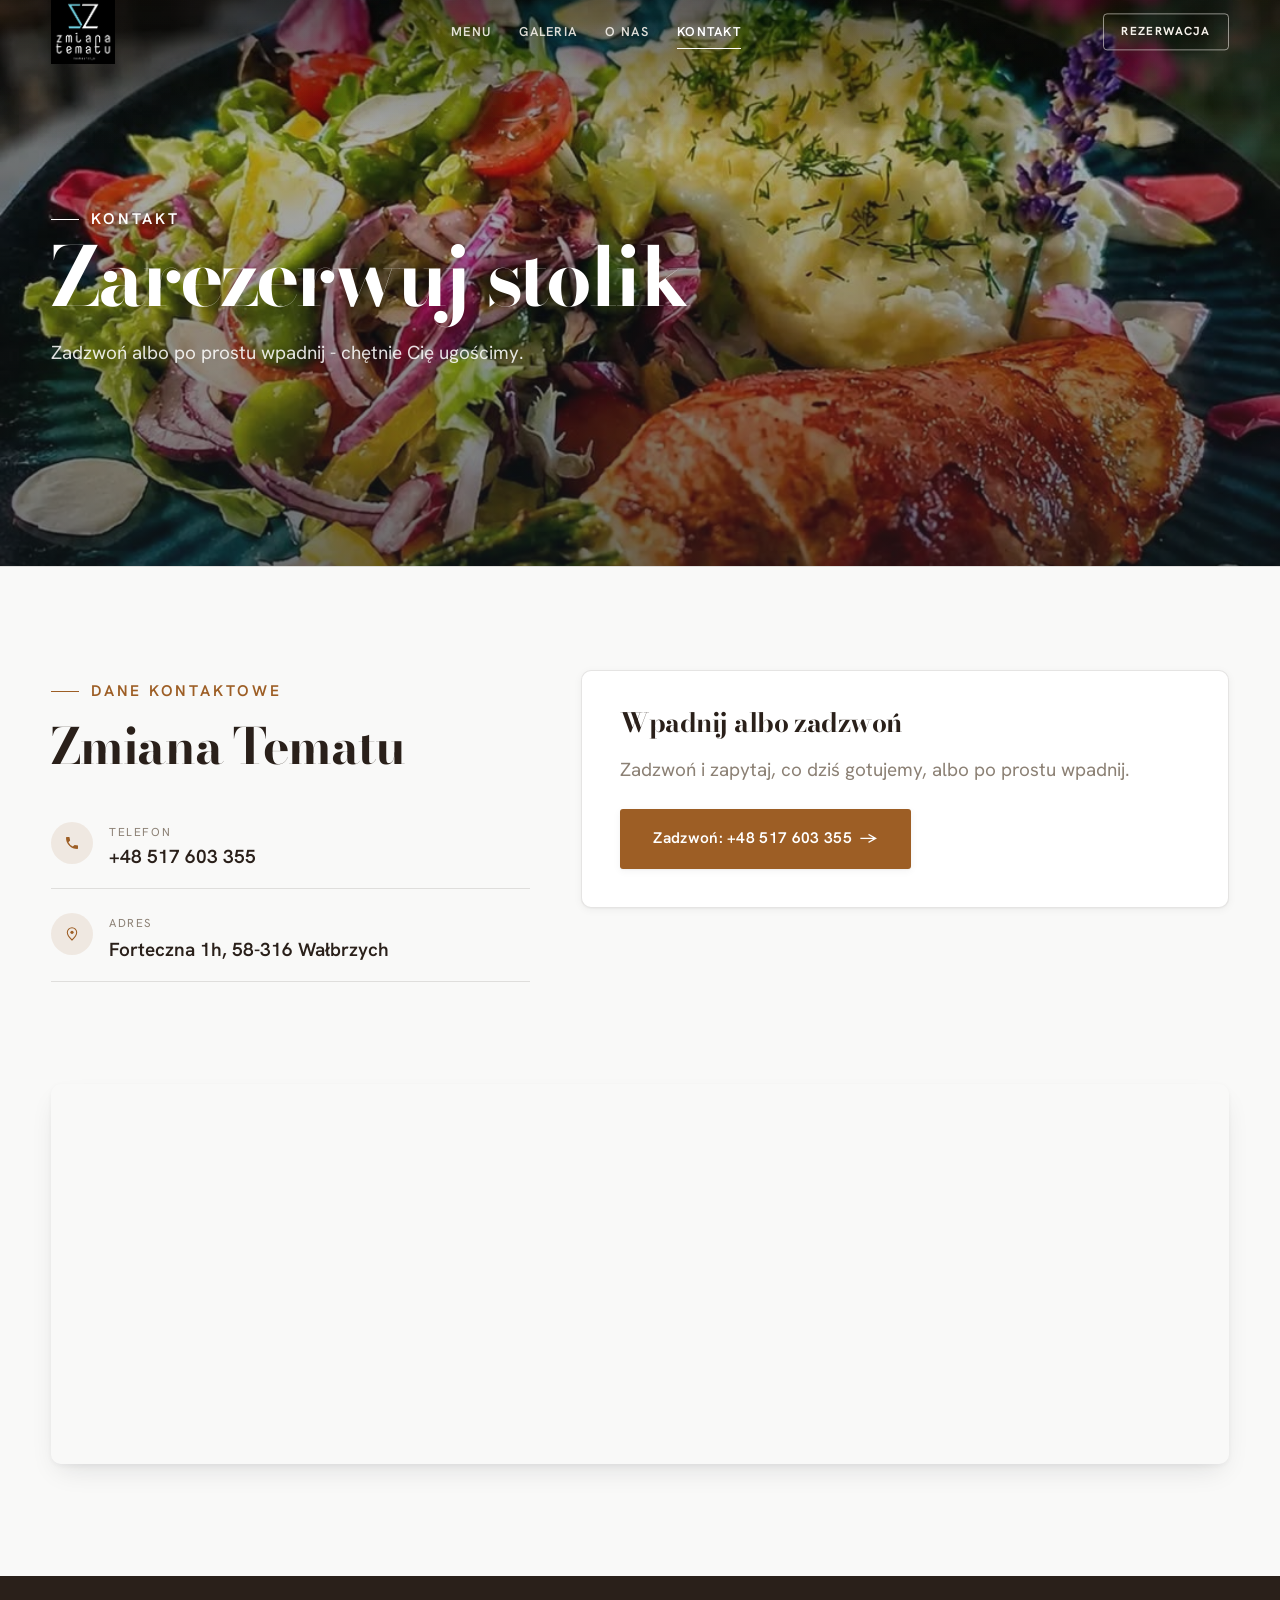
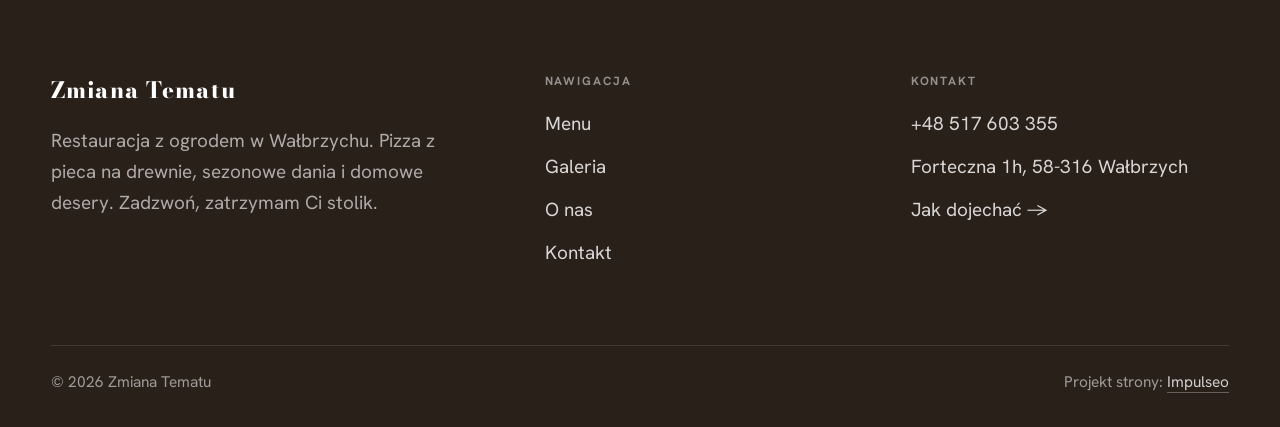
==== commit fcfd99b5: "Stopka: podpis Impulseo z linkiem + poprawka znikajacego napisu w naglowku" ====
--- a/kontakt.html
+++ b/kontakt.html
@@ -82,7 +82,7 @@
     </div>
     <div class="foot-bot">
       <span>© 2026 Zmiana Tematu</span>
-      <span>Projekt strony: Krzysztof Brzeziński</span>
+      <span>Projekt strony: <a class="foot-credit" href="https://impulseo.pl" target="_blank" rel="noopener">Impulseo</a></span>
     </div>
   </div>
 </footer>
--- a/assets/styles.css
+++ b/assets/styles.css
@@ -1,7 +1,7 @@
 /* ============================================================
    STOLBASZ — premium, architektoniczny B2B fit-out
    Jasna paleta, zero brązu. System wg premium-web-craft.
-   Projekt strony: Krzysztof Brzeziński
+   Projekt strony: Impulseo (impulseo.pl)
    ============================================================ */
 
 :root{
@@ -565,3 +565,19 @@
 
 /* === auto-paleta ze zdjęć klienta (dopasowanie do estetyki socials) === */
 :root{--accent:#9D5E25;--accent-d:#774518;--accent-soft:rgba(157,94,37,0.10);--paper:#F9F9F8;--paper-2:#EFEEED;--paper-3:#E8E7E5;}
+
+
+/* ====== IMPULSEO-FIX-20260731 ======================================================
+   1) PODPIS w stopce jest teraz linkiem do impulseo.pl - ma być widocznie klikalny.
+   2) ŻYWY NAGŁÓWEK: warstwa przenikających kadrów (.mt-hero-layer) miała z-index:1, więc
+      lądowała NAD przyciemnieniem hero, a w rodzinie „fachowcy" nawet nad panelem z tekstem
+      (.hf-panel nie miał własnego z-index). Efekt: przy zmianie zdjęcia napis znikał i wracał.
+      Teraz warstwa idzie tam, gdzie zdjęcie tła (z-index:-2), a treść nagłówka dostaje twardy
+      z-index:3. Zmieniają się WYŁĄCZNIE zdjęcia w tle - napis stoi nieruchomo.
+      (hero-cine celowo pominięte: tam img ma z-index:0 i układ był poprawny.) */
+.foot-bot a.foot-credit{color:rgba(255,255,255,.78);text-decoration:none;border-bottom:1px solid rgba(255,255,255,.28)}
+.foot-bot a.foot-credit:hover{color:#fff;border-bottom-color:#fff}
+.hero-fach > img.mt-hero-layer,.hero-gastro > img.mt-hero-layer,.hero-auto > img.mt-hero-layer,
+.hero-dom > img.mt-hero-layer,.hero-studio > img.mt-hero-layer{z-index:-2}
+.hf-panel,.hf-inner,.hd-panel,.hk-panel,.ha-inner,.hs-inner,.hg-inner{position:relative;z-index:3}
+/* ====== koniec IMPULSEO-FIX-20260731 ====== */
